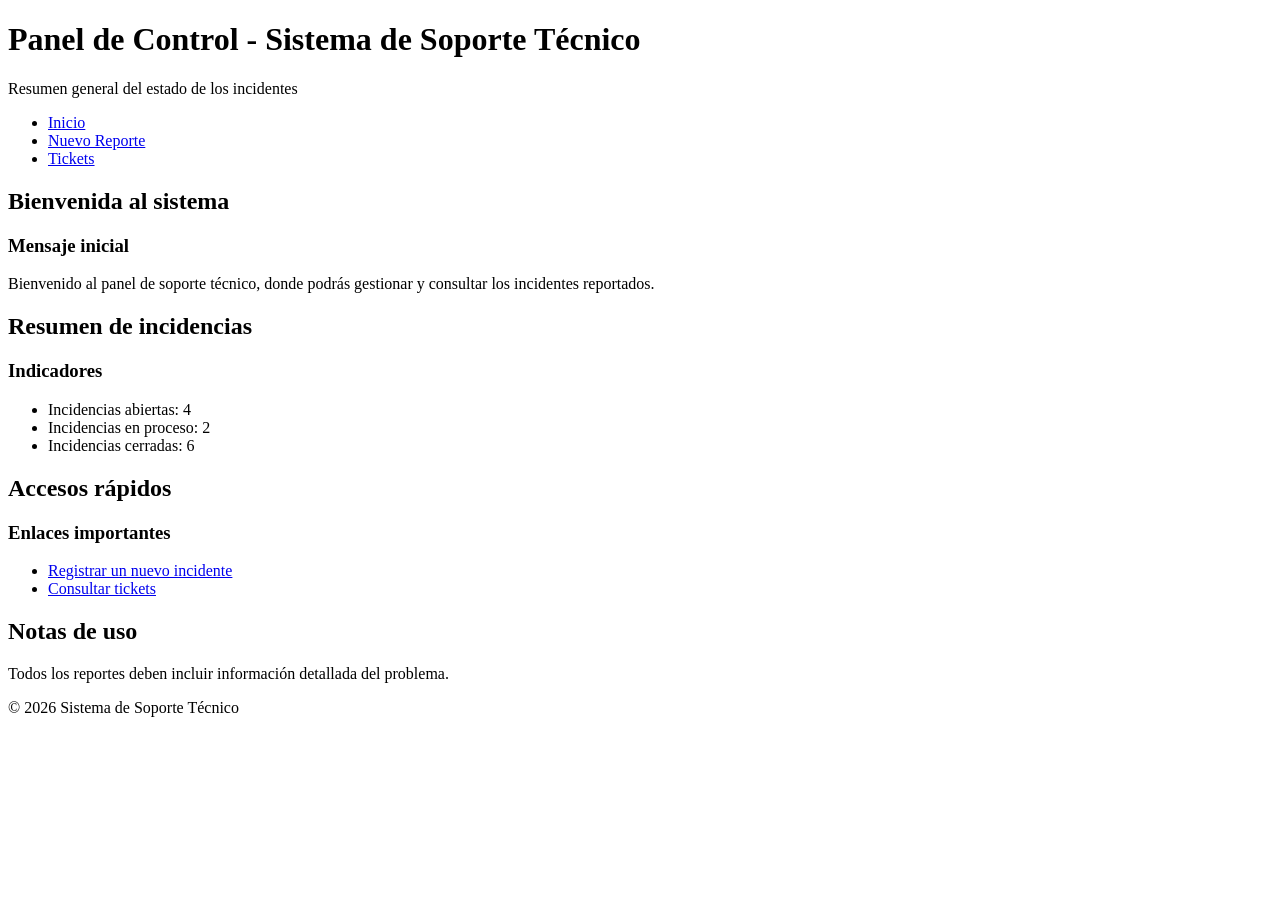
==== index.html @ 39807709 "Versión inicial de la maquetación HTML5 Help Desk" ====
<!DOCTYPE html>
<html lang="es">
<head>
    <meta charset="UTF-8">
    <meta name="title" content="Sistema de Soporte Técnico">
    <meta name="description" content="Panel principal del sistema de gestión de incidencias técnicas">
    <title>Panel Sistema Soporte</title>
</head>
<body>

<header>
    <h1>Panel de Control - Sistema de Soporte Técnico</h1>
    <p>Resumen general del estado de los incidentes</p>
</header>

<nav>
    <ul>
        <li><a href="index.html">Inicio</a></li>
        <li><a href="nuevo-reporte.html">Nuevo Reporte</a></li>
        <li><a href="ver-tickets.html">Tickets</a></li>
    </ul>
</nav>

<main>
    <section>
        <h2>Bienvenida al sistema</h2>
        <article>
            <h3>Mensaje inicial</h3>
            <p>Bienvenido al panel de soporte técnico, donde podrás gestionar y consultar los incidentes reportados.</p>
        </article>
    </section>

    <section>
        <h2>Resumen de incidencias</h2>
        <article>
            <h3>Indicadores</h3>
            <ul>
                <li>Incidencias abiertas: 4</li>
                <li>Incidencias en proceso: 2</li>
                <li>Incidencias cerradas: 6</li>
            </ul>
        </article>
    </section>

    <section>
        <h2>Accesos rápidos</h2>
        <article>
            <h3>Enlaces importantes</h3>
            <ul>
                <li><a href="nuevo-reporte.html">Registrar un nuevo incidente</a></li>
                <li><a href="ver-tickets.html">Consultar tickets</a></li>
            </ul>
        </article>
    </section>
</main>

<aside>
    <h2>Notas de uso</h2>
    <p>Todos los reportes deben incluir información detallada del problema.</p>
</aside>

<footer>
    <p>&copy; 2026 Sistema de Soporte Técnico</p>
</footer>

</body>
</html>
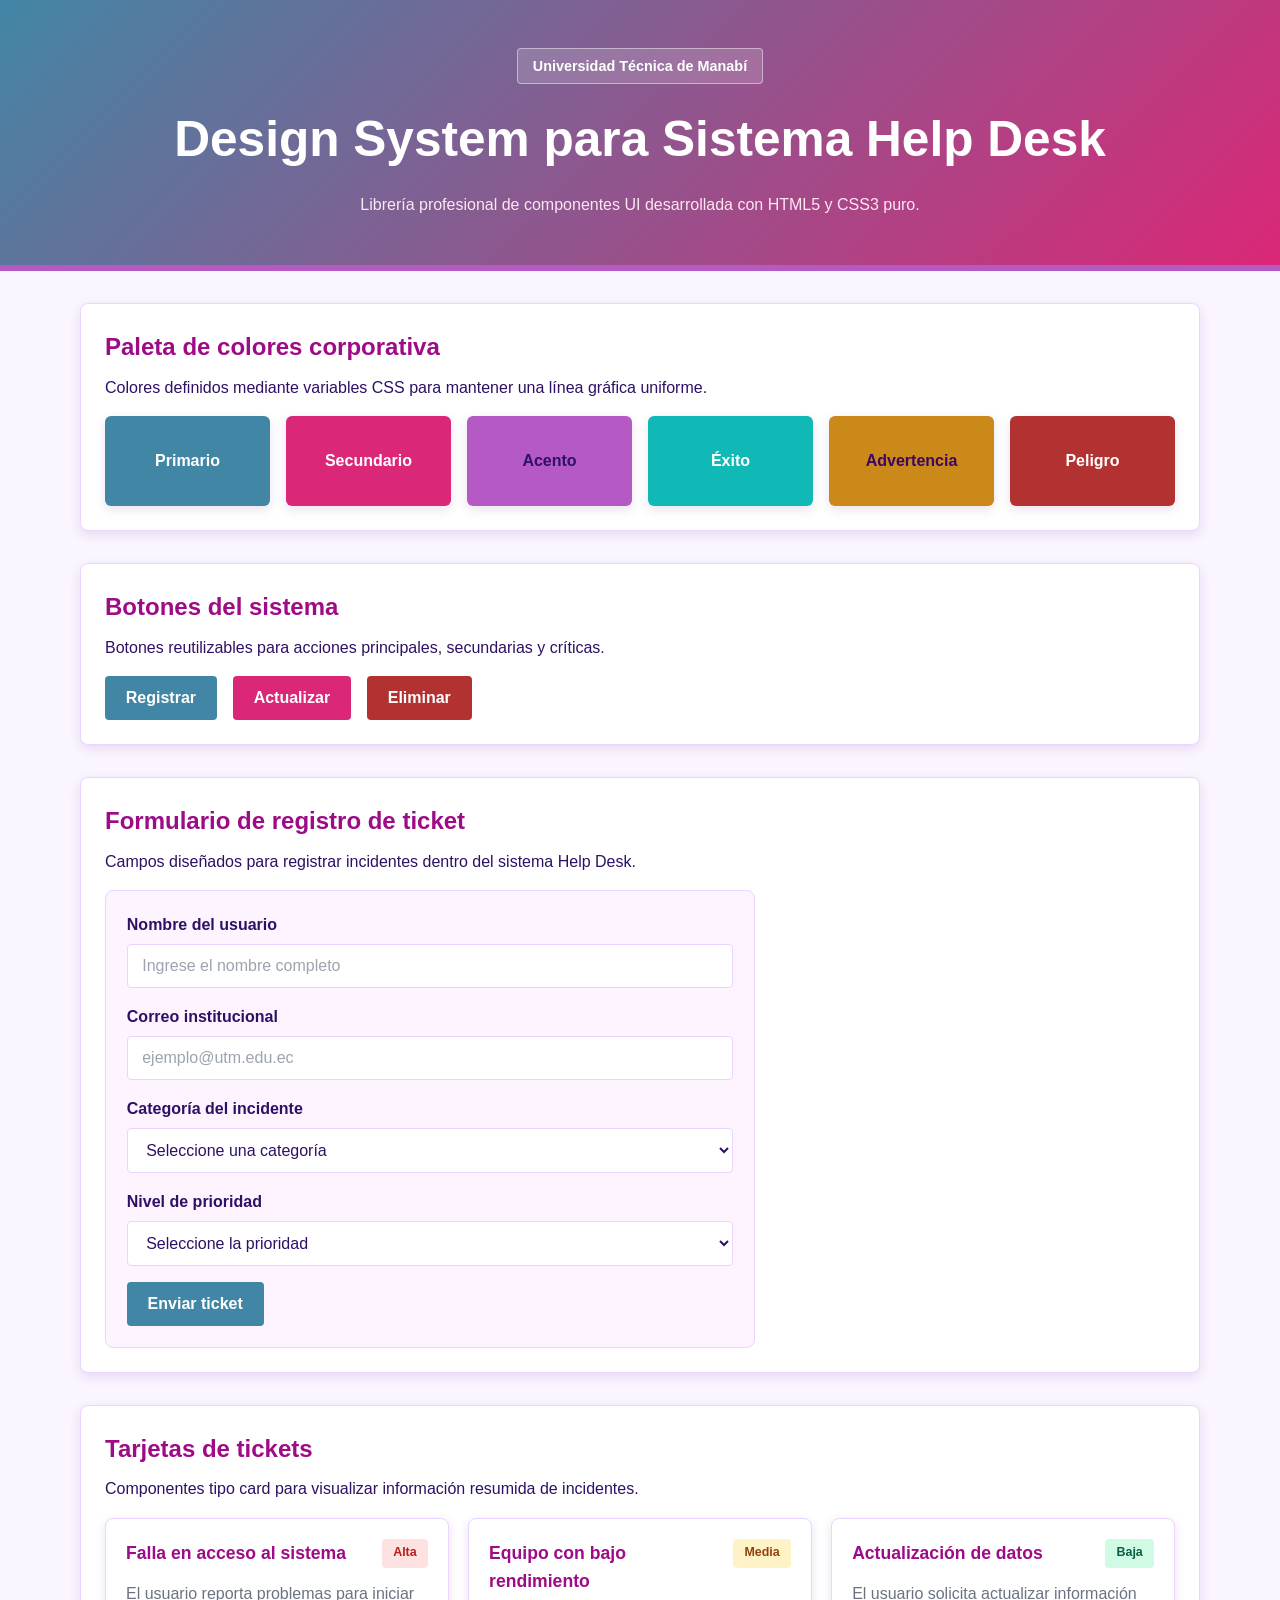
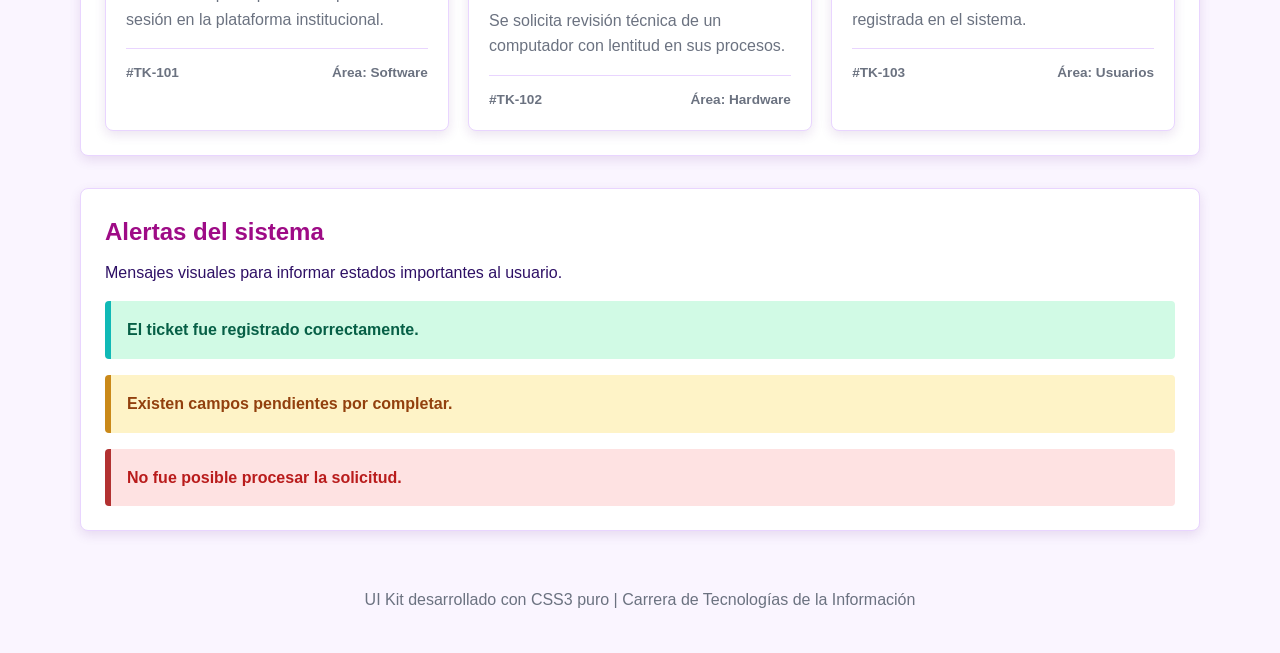
==== commit 41b2c82b: "Agrega interfaz UI Kit" ====
--- a/index.html
+++ b/index.html
@@ -1,67 +1,191 @@
 <!DOCTYPE html>
 <html lang="es">
 <head>
-    <meta charset="UTF-8">
-    <meta name="title" content="Sistema de Soporte Técnico">
-    <meta name="description" content="Panel principal del sistema de gestión de incidencias técnicas">
-    <title>Panel Sistema Soporte</title>
+  <meta charset="UTF-8">
+  <meta name="viewport" content="width=device-width, initial-scale=1.0">
+  <title>Design System Help Desk - UI Kit</title>
+  <link rel="stylesheet" href="style.css">
 </head>
 <body>
 
-<header>
-    <h1>Panel de Control - Sistema de Soporte Técnico</h1>
-    <p>Resumen general del estado de los incidentes</p>
-</header>
+  <header class="header">
+    <div class="container">
+      <p class="tag">Universidad Técnica de Manabí</p>
+      <h1>Design System para Sistema Help Desk</h1>
+      <p class="subtitle">
+        Librería profesional de componentes UI desarrollada con HTML5 y CSS3 puro.
+      </p>
+    </div>
+  </header>
 
-<nav>
-    <ul>
-        <li><a href="index.html">Inicio</a></li>
-        <li><a href="nuevo-reporte.html">Nuevo Reporte</a></li>
-        <li><a href="ver-tickets.html">Tickets</a></li>
-    </ul>
-</nav>
+  <main class="container">
 
-<main>
-    <section>
-        <h2>Bienvenida al sistema</h2>
-        <article>
-            <h3>Mensaje inicial</h3>
-            <p>Bienvenido al panel de soporte técnico, donde podrás gestionar y consultar los incidentes reportados.</p>
-        </article>
+    <section class="section">
+      <h2>Paleta de colores corporativa</h2>
+      <p>
+        Colores definidos mediante variables CSS para mantener una línea gráfica uniforme.
+      </p>
+
+      <div class="palette">
+        <div class="color-box color-primary">Primario</div>
+        <div class="color-box color-secondary">Secundario</div>
+        <div class="color-box color-accent">Acento</div>
+        <div class="color-box color-success">Éxito</div>
+        <div class="color-box color-warning">Advertencia</div>
+        <div class="color-box color-danger">Peligro</div>
+      </div>
     </section>
 
-    <section>
-        <h2>Resumen de incidencias</h2>
-        <article>
-            <h3>Indicadores</h3>
-            <ul>
-                <li>Incidencias abiertas: 4</li>
-                <li>Incidencias en proceso: 2</li>
-                <li>Incidencias cerradas: 6</li>
-            </ul>
-        </article>
+    <section class="section">
+      <h2>Botones del sistema</h2>
+      <p>
+        Botones reutilizables para acciones principales, secundarias y críticas.
+      </p>
+
+      <div class="button-group">
+        <button class="btn btn-primary">Registrar</button>
+        <button class="btn btn-secondary">Actualizar</button>
+        <button class="btn btn-danger">Eliminar</button>
+      </div>
     </section>
 
-    <section>
-        <h2>Accesos rápidos</h2>
-        <article>
-            <h3>Enlaces importantes</h3>
-            <ul>
-                <li><a href="nuevo-reporte.html">Registrar un nuevo incidente</a></li>
-                <li><a href="ver-tickets.html">Consultar tickets</a></li>
-            </ul>
+    <section class="section">
+      <h2>Formulario de registro de ticket</h2>
+      <p>
+        Campos diseñados para registrar incidentes dentro del sistema Help Desk.
+      </p>
+
+      <form class="form-box">
+        <div class="form-group">
+          <label for="usuario">Nombre del usuario</label>
+          <input 
+            type="text" 
+            id="usuario" 
+            class="input-control" 
+            placeholder="Ingrese el nombre completo"
+          >
+        </div>
+
+        <div class="form-group">
+          <label for="email">Correo institucional</label>
+          <input 
+            type="email" 
+            id="email" 
+            class="input-control" 
+            placeholder="ejemplo@utm.edu.ec"
+          >
+        </div>
+
+        <div class="form-group">
+          <label for="categoria">Categoría del incidente</label>
+          <select id="categoria" class="input-control">
+            <option value="">Seleccione una categoría</option>
+            <option value="software">Software</option>
+            <option value="hardware">Hardware</option>
+            <option value="redes">Redes</option>
+            <option value="usuarios">Usuarios</option>
+          </select>
+        </div>
+
+        <div class="form-group">
+          <label for="prioridad">Nivel de prioridad</label>
+          <select id="prioridad" class="input-control">
+            <option value="">Seleccione la prioridad</option>
+            <option value="alta">Alta</option>
+            <option value="media">Media</option>
+            <option value="baja">Baja</option>
+          </select>
+        </div>
+
+        <button type="submit" class="btn btn-primary">Enviar ticket</button>
+      </form>
+    </section>
+
+    <section class="section">
+      <h2>Tarjetas de tickets</h2>
+      <p>
+        Componentes tipo card para visualizar información resumida de incidentes.
+      </p>
+
+      <div class="card-grid">
+
+        <article class="card">
+          <div class="card-header">
+            <h3>Falla en acceso al sistema</h3>
+            <span class="badge badge-high">Alta</span>
+          </div>
+
+          <p>
+            El usuario reporta problemas para iniciar sesión en la plataforma institucional.
+          </p>
+
+          <div class="card-footer">
+            <span>#TK-101</span>
+            <span>Área: Software</span>
+          </div>
         </article>
+
+        <article class="card">
+          <div class="card-header">
+            <h3>Equipo con bajo rendimiento</h3>
+            <span class="badge badge-medium">Media</span>
+          </div>
+
+          <p>
+            Se solicita revisión técnica de un computador con lentitud en sus procesos.
+          </p>
+
+          <div class="card-footer">
+            <span>#TK-102</span>
+            <span>Área: Hardware</span>
+          </div>
+        </article>
+
+        <article class="card">
+          <div class="card-header">
+            <h3>Actualización de datos</h3>
+            <span class="badge badge-low">Baja</span>
+          </div>
+
+          <p>
+            El usuario solicita actualizar información registrada en el sistema.
+          </p>
+
+          <div class="card-footer">
+            <span>#TK-103</span>
+            <span>Área: Usuarios</span>
+          </div>
+        </article>
+
+      </div>
     </section>
-</main>
 
-<aside>
-    <h2>Notas de uso</h2>
-    <p>Todos los reportes deben incluir información detallada del problema.</p>
-</aside>
+    <section class="section">
+      <h2>Alertas del sistema</h2>
+      <p>
+        Mensajes visuales para informar estados importantes al usuario.
+      </p>
 
-<footer>
-    <p>&copy; 2026 Sistema de Soporte Técnico</p>
-</footer>
+      <div class="alert alert-success">
+        El ticket fue registrado correctamente.
+      </div>
+
+      <div class="alert alert-warning">
+        Existen campos pendientes por completar.
+      </div>
+
+      <div class="alert alert-danger">
+        No fue posible procesar la solicitud.
+      </div>
+    </section>
+
+  </main>
+
+  <footer class="footer">
+    <p>
+      UI Kit desarrollado con CSS3 puro | Carrera de Tecnologías de la Información
+    </p>
+  </footer>
 
 </body>
 </html>
--- a/style.css
+++ b/style.css
@@ -0,0 +1,401 @@
+/*
+  Design System Help Desk
+  Carrera de Tecnologías de la Información
+  Desarrollo con HTML5 y CSS3 puro
+*/
+
+/* Variables CSS */
+:root {
+  --color-primary: #4286a5;
+  --color-primary-dark: #9e0b86;
+
+  --color-secondary: #db2777;
+  --color-secondary-dark: #be185d;
+
+  --color-accent: #b55ac5;
+
+  --color-success: #10b9b6;
+  --color-success-bg: #d1fae5;
+
+  --color-warning: #ca8919;
+  --color-warning-bg: #fef3c7;
+
+  --color-danger: #b23131;
+  --color-danger-dark: #b91c1c;
+  --color-danger-bg: #fee2e2;
+
+  --color-background: #faf5ff;
+  --color-surface: #ffffff;
+  --color-text: #2e1065;
+  --color-muted: #6b7280;
+  --color-border: #e9d5ff;
+
+  --font-main: "Segoe UI", Arial, sans-serif;
+
+  --radius-small: 4px;
+  --radius-medium: 6px;
+  --radius-large: 8px;
+
+  --shadow-soft: 0 4px 12px rgba(88, 28, 135, 0.12);
+  --shadow-strong: 0 8px 24px rgba(88, 28, 135, 0.18);
+
+  --transition: all 0.25s ease;
+}
+
+/* Modelo de caja */
+*,
+*::before,
+*::after {
+  box-sizing: border-box;
+}
+
+/* Estilos generales */
+body {
+  margin: 0;
+  font-family: var(--font-main);
+  background-color: var(--color-background);
+  color: var(--color-text);
+  line-height: 1.6;
+}
+
+h1,
+h2,
+h3,
+p {
+  margin-top: 0;
+}
+
+.container {
+  width: min(1120px, 92%);
+  margin: 0 auto;
+}
+
+/* Header */
+.header {
+  padding: 3rem 0;
+  background: linear-gradient(135deg, var(--color-primary), var(--color-secondary));
+  color: #ffffff;
+  text-align: center;
+  border-bottom: 6px solid var(--color-accent);
+}
+
+.tag {
+  display: inline-block;
+  padding: 0.35rem 0.9rem;
+  margin-bottom: 1rem;
+  border: 1px solid rgba(255, 255, 255, 0.45);
+  background-color: rgba(255, 255, 255, 0.16);
+  font-size: 0.9rem;
+  font-weight: 700;
+  border-radius: var(--radius-small);
+}
+
+.header h1 {
+  font-size: clamp(2rem, 5vw, 3.1rem);
+  margin-bottom: 0.75rem;
+}
+
+.subtitle {
+  max-width: 720px;
+  margin: 0 auto;
+  color: #fce7f3;
+}
+
+/* Secciones */
+.section {
+  margin: 2rem 0;
+  padding: 1.5rem;
+  background-color: var(--color-surface);
+  border: 1px solid var(--color-border);
+  border-radius: var(--radius-large);
+  box-shadow: var(--shadow-soft);
+}
+
+.section h2 {
+  margin-bottom: 0.5rem;
+  color: var(--color-primary-dark);
+}
+
+/* Paleta de colores */
+.palette {
+  display: grid;
+  grid-template-columns: repeat(auto-fit, minmax(155px, 1fr));
+  gap: 1rem;
+  margin-top: 1rem;
+}
+
+.color-box {
+  min-height: 90px;
+  padding: 1rem;
+  display: grid;
+  place-items: center;
+  color: #ffffff;
+  font-weight: 700;
+  text-align: center;
+  border-radius: var(--radius-medium);
+  box-shadow: var(--shadow-soft);
+}
+
+.color-primary {
+  background-color: var(--color-primary);
+}
+
+.color-secondary {
+  background-color: var(--color-secondary);
+}
+
+.color-accent {
+  background-color: var(--color-accent);
+  color: var(--color-text);
+}
+
+.color-success {
+  background-color: var(--color-success);
+}
+
+.color-warning {
+  background-color: var(--color-warning);
+  color: #3b0764;
+}
+
+.color-danger {
+  background-color: var(--color-danger);
+}
+
+/* Botones */
+.button-group {
+  display: flex;
+  flex-wrap: wrap;
+  gap: 1rem;
+  margin-top: 1rem;
+}
+
+.btn {
+  min-height: 44px;
+  padding: 0.75rem 1.3rem;
+  border: none;
+  border-radius: var(--radius-small);
+  font-size: 1rem;
+  font-weight: 700;
+  cursor: pointer;
+  transition: var(--transition);
+}
+
+.btn-primary {
+  background-color: var(--color-primary);
+  color: #ffffff;
+}
+
+.btn-primary:hover {
+  background-color: var(--color-primary-dark);
+  transform: translateY(-2px);
+}
+
+.btn-secondary {
+  background-color: var(--color-secondary);
+  color: #ffffff;
+}
+
+.btn-secondary:hover {
+  background-color: var(--color-secondary-dark);
+  transform: translateY(-2px);
+}
+
+.btn-danger {
+  background-color: var(--color-danger);
+  color: #ffffff;
+}
+
+.btn-danger:hover {
+  background-color: var(--color-danger-dark);
+  transform: translateY(-2px);
+}
+
+.btn:focus,
+.btn:focus-visible {
+  outline: 3px solid rgba(217, 70, 239, 0.35);
+  outline-offset: 3px;
+}
+
+.btn:active {
+  transform: scale(0.97);
+}
+
+/* Formularios */
+.form-box {
+  max-width: 650px;
+  margin-top: 1rem;
+  padding: 1.3rem;
+  background-color: #fdf4ff;
+  border: 1px solid var(--color-border);
+  border-radius: var(--radius-large);
+}
+
+.form-group {
+  margin-bottom: 1rem;
+}
+
+.form-group label {
+  display: block;
+  margin-bottom: 0.4rem;
+  font-weight: 700;
+  color: var(--color-text);
+}
+
+.input-control {
+  width: 100%;
+  min-height: 44px;
+  padding: 0.75rem 0.9rem;
+  border: 1px solid var(--color-border);
+  border-radius: var(--radius-small);
+  background-color: #ffffff;
+  color: var(--color-text);
+  font-size: 1rem;
+  transition: var(--transition);
+}
+
+.input-control::placeholder {
+  color: #9ca3af;
+}
+
+.input-control:hover {
+  border-color: var(--color-secondary);
+}
+
+.input-control:focus {
+  outline: none;
+  border-color: var(--color-primary);
+  box-shadow: 0 0 0 4px rgba(168, 85, 247, 0.18);
+}
+
+/* Cards */
+.card-grid {
+  display: grid;
+  grid-template-columns: repeat(auto-fit, minmax(265px, 1fr));
+  gap: 1.2rem;
+  margin-top: 1rem;
+}
+
+.card {
+  padding: 1.25rem;
+  background-color: var(--color-surface);
+  border: 1px solid var(--color-border);
+  border-radius: var(--radius-large);
+  box-shadow: var(--shadow-soft);
+  transition: var(--transition);
+}
+
+.card:hover {
+  transform: translateY(-4px);
+  box-shadow: var(--shadow-strong);
+}
+
+.card-header {
+  display: flex;
+  justify-content: space-between;
+  align-items: flex-start;
+  gap: 1rem;
+  margin-bottom: 0.8rem;
+}
+
+.card-header h3 {
+  margin-bottom: 0;
+  font-size: 1.1rem;
+  color: var(--color-primary-dark);
+}
+
+.card p {
+  color: var(--color-muted);
+}
+
+.card-footer {
+  display: flex;
+  justify-content: space-between;
+  gap: 0.8rem;
+  padding-top: 0.8rem;
+  margin-top: 1rem;
+  border-top: 1px solid var(--color-border);
+  font-size: 0.85rem;
+  font-weight: 600;
+  color: var(--color-muted);
+}
+
+/* Badges */
+.badge {
+  display: inline-block;
+  padding: 0.3rem 0.7rem;
+  border-radius: var(--radius-small);
+  font-size: 0.78rem;
+  font-weight: 700;
+  white-space: nowrap;
+}
+
+.badge-high {
+  background-color: var(--color-danger-bg);
+  color: var(--color-danger-dark);
+}
+
+.badge-medium {
+  background-color: var(--color-warning-bg);
+  color: #92400e;
+}
+
+.badge-low {
+  background-color: var(--color-success-bg);
+  color: #065f46;
+}
+
+/* Alertas */
+.alert {
+  margin-top: 1rem;
+  padding: 1rem;
+  border-radius: var(--radius-small);
+  border-left: 6px solid;
+  font-weight: 700;
+}
+
+.alert-success {
+  background-color: var(--color-success-bg);
+  color: #065f46;
+  border-color: var(--color-success);
+}
+
+.alert-warning {
+  background-color: var(--color-warning-bg);
+  color: #92400e;
+  border-color: var(--color-warning);
+}
+
+.alert-danger {
+  background-color: var(--color-danger-bg);
+  color: var(--color-danger-dark);
+  border-color: var(--color-danger);
+}
+
+/* Footer */
+.footer {
+  margin-top: 2rem;
+  padding: 1.5rem;
+  text-align: center;
+  color: var(--color-muted);
+}
+
+/* Responsive */
+@media (max-width: 600px) {
+  .section {
+    padding: 1rem;
+  }
+
+  .button-group {
+    flex-direction: column;
+  }
+
+  .btn {
+    width: 100%;
+  }
+
+  .card-header,
+  .card-footer {
+    flex-direction: column;
+  }
+}
